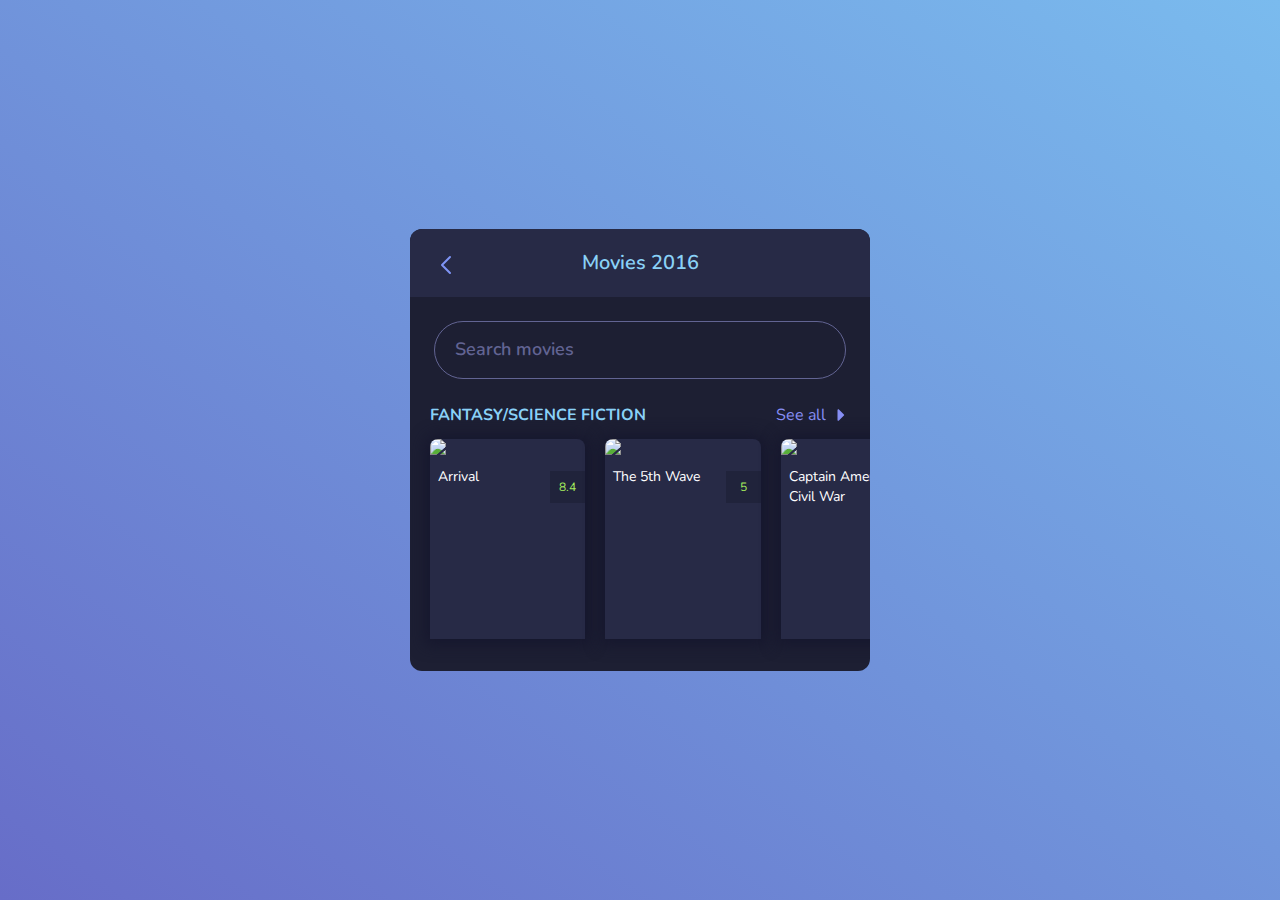
==== index.html @ f633dea5 "Working" ====
<!DOCTYPE html>
<html lang="en">
<head>
    <meta charset="UTF-8">
    <meta http-equiv="X-UA-Compatible" content="IE=edge">
    <meta name="viewport" content="width=device-width, initial-scale=1.0">
    <title>iCodeThis.com daily challenge</title>
    <link rel="stylesheet" href="styles.css" class="stylesheet">
	<link rel="preconnect" href="https://fonts.googleapis.com">
	<link rel="preconnect" href="https://fonts.gstatic.com" crossorigin>
	<link href="https://fonts.googleapis.com/css2?family=Nunito:ital,wght@0,200;0,300;0,400;0,500;0,600;0,700;0,800;0,900;0,1000;1,200;1,300;1,400;1,500;1,600;1,700;1,800;1,900;1,1000&display=swap" rel="stylesheet">  
	<link href="https://fonts.googleapis.com/css2?family=Rubik:ital,wght@0,300;0,400;0,500;0,600;0,700;1,300;1,400;1,500;1,600;1,700&display=swap" rel="stylesheet">
	<link href="https://fonts.googleapis.com/css2?family=Raleway:ital,wght@0,100;0,200;0,300;0,400;0,500;0,600;0,700;0,800;0,900;1,100;1,200;1,300&display=swap" rel="stylesheet">
	<link href="https://fonts.googleapis.com/css2?family=Poppins:wght@100;200;300;400;500;600;700;800;900&display=swap" rel="stylesheet">
</head>
<body class="bg-gradient-to-bl from-[#7abbee] to-[#676dc8] flex items-center justify-center min-h-screen font-nunito">
	<section class="w-full max-w-[460px] bg-[#1d1f33] rounded-xl overflow-hidden">
        <div id="movies" class="flex flex-col items-center justify-center text-white">
            <h1 class="py-5 bg-[#272a46] text-[#8ad1f7] text-xl font-[600] w-full relative text-center">
                <svg xmlns="http://www.w3.org/2000/svg" class="absolute cursor-pointer left-5" width="32" height="32" viewBox="0 0 24 24" stroke-width="1.5" stroke="#7f94f5" fill="none" stroke-linecap="round" stroke-linejoin="round">
                    <path stroke="none" d="M0 0h24v24H0z" fill="none"/>
                    <path d="M15 6l-6 6l6 6" />
                </svg>
                Movies 2016
            </h1>
            <label for="search" class="w-full px-6 my-6">
                <input type="text" name="search" id="search" class="border outline-none border-[#626493] bg-transparent rounded-full w-full px-5 py-4 placeholder:font-semibold placeholder:text-lg placeholder:text-[#626493]" placeholder="Search movies">
            </label>
            <div class="flex items-start justify-between w-full px-5">
                <p class="text-[#8ad1f7] font-bold">FANTASY/SCIENCE FICTION</p>
                <span class="text-[#868ef4] flex items-center justify-center gap-1">
                    <a href="#">See all</a>
                    <svg xmlns="http://www.w3.org/2000/svg" class="inline" width="20" height="20" viewBox="0 0 24 24" stroke-width="1.5" stroke="#0f1317" fill="none" stroke-linecap="round" stroke-linejoin="round">
                        <path stroke="none" d="M0 0h24v24H0z" fill="none"/>
                        <path d="M9 6c0 -.852 .986 -1.297 1.623 -.783l.084 .076l6 6a1 1 0 0 1 .083 1.32l-.083 .094l-6 6l-.094 .083l-.077 .054l-.096 .054l-.036 .017l-.067 .027l-.108 .032l-.053 .01l-.06 .01l-.057 .004l-.059 .002l-.059 -.002l-.058 -.005l-.06 -.009l-.052 -.01l-.108 -.032l-.067 -.027l-.132 -.07l-.09 -.065l-.081 -.073l-.083 -.094l-.054 -.077l-.054 -.096l-.017 -.036l-.027 -.067l-.032 -.108l-.01 -.053l-.01 -.06l-.004 -.057l-.002 -12.059z" stroke-width="0" fill="currentColor" />
                      </svg>
                </span>
            </div>
            <ul class="flex items-start justify-start w-full gap-5 px-5 mt-3 mb-8 [&>li]:shadow-[0px_1px_15px_5px_#16172E]">
                <li class="w-[37%] min-h-[200px] shrink-0 rounded-tr-lg rounded-tl-lg overflow-hidden bg-[#272a46] self-stretch">
                    <a href="#"><img src="https://m.media-amazon.com/images/M/MV5BMTExMzU0ODcxNDheQTJeQWpwZ15BbWU4MDE1OTI4MzAy._V1_QL75_UX190_CR0,8,190,281_.jpg"></a>
                    <div class="flex items-start justify-center gap-1 pt-3 pb-2 pl-2 min-h-[60px]">
                        <h2 class="text-sm grow">Arrival</h2>
                        <span class="bg-[#20233b] self-center min-w-[35px] text-center p-2 text-xs text-[#a6ed5e]">8.4</span>
                    </div>
                </li>
                <li class="w-[37%] min-h-[200px] shrink-0 rounded-tr-lg rounded-tl-lg overflow-hidden bg-[#272a46] self-stretch">
                    <img src="https://m.media-amazon.com/images/M/MV5BMjQwOTc0Mzg3Nl5BMl5BanBnXkFtZTgwOTg3NjI2NzE@._V1_QL75_UX190_CR0,0,190,281_.jpg">
                    <div class="flex items-start justify-center gap-1 pt-3 pb-2 pl-2 min-h-[60px]">
                        <h2 class="text-sm grow">The 5th Wave</h2>
                        <span class="bg-[#20233b] self-center min-w-[35px] text-center p-2 text-xs text-[#a6ed5e]">5</span>
                    </div>
                </li>
                <li class="w-[37%] min-h-[200px] shrink-0 rounded-tr-lg rounded-tl-lg overflow-hidden bg-[#272a46] self-stretch">
                    <img src="https://m.media-amazon.com/images/M/MV5BMjQ0MTgyNjAxMV5BMl5BanBnXkFtZTgwNjUzMDkyODE@._V1_QL75_UX190_CR0,0,190,281_.jpg">
                    <div class="flex items-start justify-center gap-1 pt-3 pb-2 pl-2 min-h-[60px]">
                        <h2 class="text-sm grow">Captain America: Civil War</h2>
                        <span class="bg-[#20233b] self-center min-w-[35px] text-center p-2 text-xs text-[#a6ed5e]">5</span>
                    </div>
                </li>
            </ul>
        </div>
    </section>
</body>
</html>
---- styles.css ----
/*
! tailwindcss v3.3.2 | MIT License | https://tailwindcss.com
*/

/*
1. Prevent padding and border from affecting element width. (https://github.com/mozdevs/cssremedy/issues/4)
2. Allow adding a border to an element by just adding a border-width. (https://github.com/tailwindcss/tailwindcss/pull/116)
*/

*,
::before,
::after {
  box-sizing: border-box;
  /* 1 */
  border-width: 0;
  /* 2 */
  border-style: solid;
  /* 2 */
  border-color: #e5e7eb;
  /* 2 */
}

::before,
::after {
  --tw-content: '';
}

/*
1. Use a consistent sensible line-height in all browsers.
2. Prevent adjustments of font size after orientation changes in iOS.
3. Use a more readable tab size.
4. Use the user's configured `sans` font-family by default.
5. Use the user's configured `sans` font-feature-settings by default.
6. Use the user's configured `sans` font-variation-settings by default.
*/

html {
  line-height: 1.5;
  /* 1 */
  -webkit-text-size-adjust: 100%;
  /* 2 */
  -moz-tab-size: 4;
  /* 3 */
  -o-tab-size: 4;
     tab-size: 4;
  /* 3 */
  font-family: ui-sans-serif, system-ui, -apple-system, BlinkMacSystemFont, "Segoe UI", Roboto, "Helvetica Neue", Arial, "Noto Sans", sans-serif, "Apple Color Emoji", "Segoe UI Emoji", "Segoe UI Symbol", "Noto Color Emoji";
  /* 4 */
  font-feature-settings: normal;
  /* 5 */
  font-variation-settings: normal;
  /* 6 */
}

/*
1. Remove the margin in all browsers.
2. Inherit line-height from `html` so users can set them as a class directly on the `html` element.
*/

body {
  margin: 0;
  /* 1 */
  line-height: inherit;
  /* 2 */
}

/*
1. Add the correct height in Firefox.
2. Correct the inheritance of border color in Firefox. (https://bugzilla.mozilla.org/show_bug.cgi?id=190655)
3. Ensure horizontal rules are visible by default.
*/

hr {
  height: 0;
  /* 1 */
  color: inherit;
  /* 2 */
  border-top-width: 1px;
  /* 3 */
}

/*
Add the correct text decoration in Chrome, Edge, and Safari.
*/

abbr:where([title]) {
  -webkit-text-decoration: underline dotted;
          text-decoration: underline dotted;
}

/*
Remove the default font size and weight for headings.
*/

h1,
h2,
h3,
h4,
h5,
h6 {
  font-size: inherit;
  font-weight: inherit;
}

/*
Reset links to optimize for opt-in styling instead of opt-out.
*/

a {
  color: inherit;
  text-decoration: inherit;
}

/*
Add the correct font weight in Edge and Safari.
*/

b,
strong {
  font-weight: bolder;
}

/*
1. Use the user's configured `mono` font family by default.
2. Correct the odd `em` font sizing in all browsers.
*/

code,
kbd,
samp,
pre {
  font-family: ui-monospace, SFMono-Regular, Menlo, Monaco, Consolas, "Liberation Mono", "Courier New", monospace;
  /* 1 */
  font-size: 1em;
  /* 2 */
}

/*
Add the correct font size in all browsers.
*/

small {
  font-size: 80%;
}

/*
Prevent `sub` and `sup` elements from affecting the line height in all browsers.
*/

sub,
sup {
  font-size: 75%;
  line-height: 0;
  position: relative;
  vertical-align: baseline;
}

sub {
  bottom: -0.25em;
}

sup {
  top: -0.5em;
}

/*
1. Remove text indentation from table contents in Chrome and Safari. (https://bugs.chromium.org/p/chromium/issues/detail?id=999088, https://bugs.webkit.org/show_bug.cgi?id=201297)
2. Correct table border color inheritance in all Chrome and Safari. (https://bugs.chromium.org/p/chromium/issues/detail?id=935729, https://bugs.webkit.org/show_bug.cgi?id=195016)
3. Remove gaps between table borders by default.
*/

table {
  text-indent: 0;
  /* 1 */
  border-color: inherit;
  /* 2 */
  border-collapse: collapse;
  /* 3 */
}

/*
1. Change the font styles in all browsers.
2. Remove the margin in Firefox and Safari.
3. Remove default padding in all browsers.
*/

button,
input,
optgroup,
select,
textarea {
  font-family: inherit;
  /* 1 */
  font-size: 100%;
  /* 1 */
  font-weight: inherit;
  /* 1 */
  line-height: inherit;
  /* 1 */
  color: inherit;
  /* 1 */
  margin: 0;
  /* 2 */
  padding: 0;
  /* 3 */
}

/*
Remove the inheritance of text transform in Edge and Firefox.
*/

button,
select {
  text-transform: none;
}

/*
1. Correct the inability to style clickable types in iOS and Safari.
2. Remove default button styles.
*/

button,
[type='button'],
[type='reset'],
[type='submit'] {
  -webkit-appearance: button;
  /* 1 */
  background-color: transparent;
  /* 2 */
  background-image: none;
  /* 2 */
}

/*
Use the modern Firefox focus style for all focusable elements.
*/

:-moz-focusring {
  outline: auto;
}

/*
Remove the additional `:invalid` styles in Firefox. (https://github.com/mozilla/gecko-dev/blob/2f9eacd9d3d995c937b4251a5557d95d494c9be1/layout/style/res/forms.css#L728-L737)
*/

:-moz-ui-invalid {
  box-shadow: none;
}

/*
Add the correct vertical alignment in Chrome and Firefox.
*/

progress {
  vertical-align: baseline;
}

/*
Correct the cursor style of increment and decrement buttons in Safari.
*/

::-webkit-inner-spin-button,
::-webkit-outer-spin-button {
  height: auto;
}

/*
1. Correct the odd appearance in Chrome and Safari.
2. Correct the outline style in Safari.
*/

[type='search'] {
  -webkit-appearance: textfield;
  /* 1 */
  outline-offset: -2px;
  /* 2 */
}

/*
Remove the inner padding in Chrome and Safari on macOS.
*/

::-webkit-search-decoration {
  -webkit-appearance: none;
}

/*
1. Correct the inability to style clickable types in iOS and Safari.
2. Change font properties to `inherit` in Safari.
*/

::-webkit-file-upload-button {
  -webkit-appearance: button;
  /* 1 */
  font: inherit;
  /* 2 */
}

/*
Add the correct display in Chrome and Safari.
*/

summary {
  display: list-item;
}

/*
Removes the default spacing and border for appropriate elements.
*/

blockquote,
dl,
dd,
h1,
h2,
h3,
h4,
h5,
h6,
hr,
figure,
p,
pre {
  margin: 0;
}

fieldset {
  margin: 0;
  padding: 0;
}

legend {
  padding: 0;
}

ol,
ul,
menu {
  list-style: none;
  margin: 0;
  padding: 0;
}

/*
Prevent resizing textareas horizontally by default.
*/

textarea {
  resize: vertical;
}

/*
1. Reset the default placeholder opacity in Firefox. (https://github.com/tailwindlabs/tailwindcss/issues/3300)
2. Set the default placeholder color to the user's configured gray 400 color.
*/

input::-moz-placeholder, textarea::-moz-placeholder {
  opacity: 1;
  /* 1 */
  color: #9ca3af;
  /* 2 */
}

input::placeholder,
textarea::placeholder {
  opacity: 1;
  /* 1 */
  color: #9ca3af;
  /* 2 */
}

/*
Set the default cursor for buttons.
*/

button,
[role="button"] {
  cursor: pointer;
}

/*
Make sure disabled buttons don't get the pointer cursor.
*/

:disabled {
  cursor: default;
}

/*
1. Make replaced elements `display: block` by default. (https://github.com/mozdevs/cssremedy/issues/14)
2. Add `vertical-align: middle` to align replaced elements more sensibly by default. (https://github.com/jensimmons/cssremedy/issues/14#issuecomment-634934210)
   This can trigger a poorly considered lint error in some tools but is included by design.
*/

img,
svg,
video,
canvas,
audio,
iframe,
embed,
object {
  display: block;
  /* 1 */
  vertical-align: middle;
  /* 2 */
}

/*
Constrain images and videos to the parent width and preserve their intrinsic aspect ratio. (https://github.com/mozdevs/cssremedy/issues/14)
*/

img,
video {
  max-width: 100%;
  height: auto;
}

/* Make elements with the HTML hidden attribute stay hidden by default */

[hidden] {
  display: none;
}

*, ::before, ::after {
  --tw-border-spacing-x: 0;
  --tw-border-spacing-y: 0;
  --tw-translate-x: 0;
  --tw-translate-y: 0;
  --tw-rotate: 0;
  --tw-skew-x: 0;
  --tw-skew-y: 0;
  --tw-scale-x: 1;
  --tw-scale-y: 1;
  --tw-pan-x:  ;
  --tw-pan-y:  ;
  --tw-pinch-zoom:  ;
  --tw-scroll-snap-strictness: proximity;
  --tw-gradient-from-position:  ;
  --tw-gradient-via-position:  ;
  --tw-gradient-to-position:  ;
  --tw-ordinal:  ;
  --tw-slashed-zero:  ;
  --tw-numeric-figure:  ;
  --tw-numeric-spacing:  ;
  --tw-numeric-fraction:  ;
  --tw-ring-inset:  ;
  --tw-ring-offset-width: 0px;
  --tw-ring-offset-color: #fff;
  --tw-ring-color: rgb(59 130 246 / 0.5);
  --tw-ring-offset-shadow: 0 0 #0000;
  --tw-ring-shadow: 0 0 #0000;
  --tw-shadow: 0 0 #0000;
  --tw-shadow-colored: 0 0 #0000;
  --tw-blur:  ;
  --tw-brightness:  ;
  --tw-contrast:  ;
  --tw-grayscale:  ;
  --tw-hue-rotate:  ;
  --tw-invert:  ;
  --tw-saturate:  ;
  --tw-sepia:  ;
  --tw-drop-shadow:  ;
  --tw-backdrop-blur:  ;
  --tw-backdrop-brightness:  ;
  --tw-backdrop-contrast:  ;
  --tw-backdrop-grayscale:  ;
  --tw-backdrop-hue-rotate:  ;
  --tw-backdrop-invert:  ;
  --tw-backdrop-opacity:  ;
  --tw-backdrop-saturate:  ;
  --tw-backdrop-sepia:  ;
}

::backdrop {
  --tw-border-spacing-x: 0;
  --tw-border-spacing-y: 0;
  --tw-translate-x: 0;
  --tw-translate-y: 0;
  --tw-rotate: 0;
  --tw-skew-x: 0;
  --tw-skew-y: 0;
  --tw-scale-x: 1;
  --tw-scale-y: 1;
  --tw-pan-x:  ;
  --tw-pan-y:  ;
  --tw-pinch-zoom:  ;
  --tw-scroll-snap-strictness: proximity;
  --tw-gradient-from-position:  ;
  --tw-gradient-via-position:  ;
  --tw-gradient-to-position:  ;
  --tw-ordinal:  ;
  --tw-slashed-zero:  ;
  --tw-numeric-figure:  ;
  --tw-numeric-spacing:  ;
  --tw-numeric-fraction:  ;
  --tw-ring-inset:  ;
  --tw-ring-offset-width: 0px;
  --tw-ring-offset-color: #fff;
  --tw-ring-color: rgb(59 130 246 / 0.5);
  --tw-ring-offset-shadow: 0 0 #0000;
  --tw-ring-shadow: 0 0 #0000;
  --tw-shadow: 0 0 #0000;
  --tw-shadow-colored: 0 0 #0000;
  --tw-blur:  ;
  --tw-brightness:  ;
  --tw-contrast:  ;
  --tw-grayscale:  ;
  --tw-hue-rotate:  ;
  --tw-invert:  ;
  --tw-saturate:  ;
  --tw-sepia:  ;
  --tw-drop-shadow:  ;
  --tw-backdrop-blur:  ;
  --tw-backdrop-brightness:  ;
  --tw-backdrop-contrast:  ;
  --tw-backdrop-grayscale:  ;
  --tw-backdrop-hue-rotate:  ;
  --tw-backdrop-invert:  ;
  --tw-backdrop-opacity:  ;
  --tw-backdrop-saturate:  ;
  --tw-backdrop-sepia:  ;
}

.visible {
  visibility: visible;
}

.collapse {
  visibility: collapse;
}

.absolute {
  position: absolute;
}

.relative {
  position: relative;
}

.left-0 {
  left: 0px;
}

.left-2 {
  left: 0.5rem;
}

.left-5 {
  left: 1.25rem;
}

.m-0 {
  margin: 0px;
}

.m-2 {
  margin: 0.5rem;
}

.my-2 {
  margin-top: 0.5rem;
  margin-bottom: 0.5rem;
}

.my-4 {
  margin-top: 1rem;
  margin-bottom: 1rem;
}

.my-6 {
  margin-top: 1.5rem;
  margin-bottom: 1.5rem;
}

.mx-auto {
  margin-left: auto;
  margin-right: auto;
}

.mt-2 {
  margin-top: 0.5rem;
}

.mb-8 {
  margin-bottom: 2rem;
}

.mt-3 {
  margin-top: 0.75rem;
}

.block {
  display: block;
}

.inline {
  display: inline;
}

.flex {
  display: flex;
}

.table {
  display: table;
}

.contents {
  display: contents;
}

.hidden {
  display: none;
}

.min-h-screen {
  min-height: 100vh;
}

.min-h-\[200px\] {
  min-height: 200px;
}

.min-h-\[90px\] {
  min-height: 90px;
}

.min-h-\[60px\] {
  min-height: 60px;
}

.min-h-\[50px\] {
  min-height: 50px;
}

.min-h-\[40px\] {
  min-height: 40px;
}

.w-1 {
  width: 0.25rem;
}

.w-2 {
  width: 0.5rem;
}

.w-full {
  width: 100%;
}

.w-2\/5 {
  width: 40%;
}

.w-3\/6 {
  width: 50%;
}

.w-3 {
  width: 0.75rem;
}

.w-4\/6 {
  width: 66.666667%;
}

.w-4 {
  width: 1rem;
}

.w-1\/6 {
  width: 16.666667%;
}

.w-2\/6 {
  width: 33.333333%;
}

.w-\[35\%\] {
  width: 35%;
}

.w-\[38\%\] {
  width: 38%;
}

.w-\[37\%\] {
  width: 37%;
}

.min-w-\[30px\] {
  min-width: 30px;
}

.min-w-\[40px\] {
  min-width: 40px;
}

.min-w-\[35px\] {
  min-width: 35px;
}

.max-w-\[460px\] {
  max-width: 460px;
}

.flex-shrink {
  flex-shrink: 1;
}

.shrink-0 {
  flex-shrink: 0;
}

.flex-grow {
  flex-grow: 1;
}

.grow {
  flex-grow: 1;
}

.border-collapse {
  border-collapse: collapse;
}

.transform {
  transform: translate(var(--tw-translate-x), var(--tw-translate-y)) rotate(var(--tw-rotate)) skewX(var(--tw-skew-x)) skewY(var(--tw-skew-y)) scaleX(var(--tw-scale-x)) scaleY(var(--tw-scale-y));
}

.cursor-pointer {
  cursor: pointer;
}

.resize {
  resize: both;
}

.flex-row {
  flex-direction: row;
}

.flex-col {
  flex-direction: column;
}

.items-start {
  align-items: flex-start;
}

.items-center {
  align-items: center;
}

.items-stretch {
  align-items: stretch;
}

.justify-start {
  justify-content: flex-start;
}

.justify-center {
  justify-content: center;
}

.justify-between {
  justify-content: space-between;
}

.gap-5 {
  gap: 1.25rem;
}

.gap-2 {
  gap: 0.5rem;
}

.gap-1 {
  gap: 0.25rem;
}

.gap-4 {
  gap: 1rem;
}

.gap-3 {
  gap: 0.75rem;
}

.self-center {
  align-self: center;
}

.self-stretch {
  align-self: stretch;
}

.overflow-hidden {
  overflow: hidden;
}

.rounded-lg {
  border-radius: 0.5rem;
}

.rounded-md {
  border-radius: 0.375rem;
}

.rounded-xl {
  border-radius: 0.75rem;
}

.rounded-2xl {
  border-radius: 1rem;
}

.rounded-3xl {
  border-radius: 1.5rem;
}

.rounded-full {
  border-radius: 9999px;
}

.rounded-tl-lg {
  border-top-left-radius: 0.5rem;
}

.rounded-tr-lg {
  border-top-right-radius: 0.5rem;
}

.rounded-tl-xl {
  border-top-left-radius: 0.75rem;
}

.rounded-tr-xl {
  border-top-right-radius: 0.75rem;
}

.border {
  border-width: 1px;
}

.border-\[\#626493\] {
  --tw-border-opacity: 1;
  border-color: rgb(98 100 147 / var(--tw-border-opacity));
}

.bg-\[\#edf2fe\] {
  --tw-bg-opacity: 1;
  background-color: rgb(237 242 254 / var(--tw-bg-opacity));
}

.bg-black {
  --tw-bg-opacity: 1;
  background-color: rgb(0 0 0 / var(--tw-bg-opacity));
}

.bg-white {
  --tw-bg-opacity: 1;
  background-color: rgb(255 255 255 / var(--tw-bg-opacity));
}

.bg-\[\#edf6c7fd12fe\] {
  background-color: #edf6c7fd12fe;
}

.bg-\[\#6c7fd1\] {
  --tw-bg-opacity: 1;
  background-color: rgb(108 127 209 / var(--tw-bg-opacity));
}

.bg-\[\#1d1f33\] {
  --tw-bg-opacity: 1;
  background-color: rgb(29 31 51 / var(--tw-bg-opacity));
}

.bg-\[\#272a46\] {
  --tw-bg-opacity: 1;
  background-color: rgb(39 42 70 / var(--tw-bg-opacity));
}

.bg-transparent {
  background-color: transparent;
}

.bg-\[\#20233b\] {
  --tw-bg-opacity: 1;
  background-color: rgb(32 35 59 / var(--tw-bg-opacity));
}

.bg-gradient-to-bl {
  background-image: linear-gradient(to bottom left, var(--tw-gradient-stops));
}

.from-\[\#7abbee\] {
  --tw-gradient-from: #7abbee var(--tw-gradient-from-position);
  --tw-gradient-to: rgb(122 187 238 / 0) var(--tw-gradient-to-position);
  --tw-gradient-stops: var(--tw-gradient-from), var(--tw-gradient-to);
}

.to-\[\#676dc8\] {
  --tw-gradient-to: #676dc8 var(--tw-gradient-to-position);
}

.p-0 {
  padding: 0px;
}

.p-2 {
  padding: 0.5rem;
}

.p-20 {
  padding: 5rem;
}

.p-4 {
  padding: 1rem;
}

.p-3 {
  padding: 0.75rem;
}

.px-3 {
  padding-left: 0.75rem;
  padding-right: 0.75rem;
}

.py-5 {
  padding-top: 1.25rem;
  padding-bottom: 1.25rem;
}

.px-5 {
  padding-left: 1.25rem;
  padding-right: 1.25rem;
}

.py-3 {
  padding-top: 0.75rem;
  padding-bottom: 0.75rem;
}

.px-4 {
  padding-left: 1rem;
  padding-right: 1rem;
}

.px-8 {
  padding-left: 2rem;
  padding-right: 2rem;
}

.py-4 {
  padding-top: 1rem;
  padding-bottom: 1rem;
}

.px-6 {
  padding-left: 1.5rem;
  padding-right: 1.5rem;
}

.pt-2 {
  padding-top: 0.5rem;
}

.pl-1 {
  padding-left: 0.25rem;
}

.pb-2 {
  padding-bottom: 0.5rem;
}

.pl-2 {
  padding-left: 0.5rem;
}

.pt-3 {
  padding-top: 0.75rem;
}

.text-center {
  text-align: center;
}

.font-nunito {
  font-family: Nunito, sans-serif;
}

.text-6xl {
  font-size: 3.75rem;
  line-height: 1;
}

.text-7xl {
  font-size: 4.5rem;
  line-height: 1;
}

.text-9xl {
  font-size: 8rem;
  line-height: 1;
}

.text-base {
  font-size: 1rem;
  line-height: 1.5rem;
}

.text-lg {
  font-size: 1.125rem;
  line-height: 1.75rem;
}

.text-xl {
  font-size: 1.25rem;
  line-height: 1.75rem;
}

.text-sm {
  font-size: 0.875rem;
  line-height: 1.25rem;
}

.text-xs {
  font-size: 0.75rem;
  line-height: 1rem;
}

.font-bold {
  font-weight: 700;
}

.font-normal {
  font-weight: 400;
}

.font-semibold {
  font-weight: 600;
}

.font-\[500\] {
  font-weight: 500;
}

.font-\[400\] {
  font-weight: 400;
}

.font-\[600\] {
  font-weight: 600;
}

.text-slate-500 {
  --tw-text-opacity: 1;
  color: rgb(100 116 139 / var(--tw-text-opacity));
}

.text-slate-700 {
  --tw-text-opacity: 1;
  color: rgb(51 65 85 / var(--tw-text-opacity));
}

.text-white {
  --tw-text-opacity: 1;
  color: rgb(255 255 255 / var(--tw-text-opacity));
}

.text-\[\#8ad1f7\] {
  --tw-text-opacity: 1;
  color: rgb(138 209 247 / var(--tw-text-opacity));
}

.text-\[\#868ef4\] {
  --tw-text-opacity: 1;
  color: rgb(134 142 244 / var(--tw-text-opacity));
}

.text-\[\#a6ed5e\] {
  --tw-text-opacity: 1;
  color: rgb(166 237 94 / var(--tw-text-opacity));
}

.underline {
  text-decoration-line: underline;
}

.outline-none {
  outline: 2px solid transparent;
  outline-offset: 2px;
}

.outline {
  outline-style: solid;
}

.transition-all {
  transition-property: all;
  transition-timing-function: cubic-bezier(0.4, 0, 0.2, 1);
  transition-duration: 150ms;
}

.duration-200 {
  transition-duration: 200ms;
}

.duration-300 {
  transition-duration: 300ms;
}

.ease-in {
  transition-timing-function: cubic-bezier(0.4, 0, 1, 1);
}

.placeholder\:text-lg::-moz-placeholder {
  font-size: 1.125rem;
  line-height: 1.75rem;
}

.placeholder\:text-lg::placeholder {
  font-size: 1.125rem;
  line-height: 1.75rem;
}

.placeholder\:font-semibold::-moz-placeholder {
  font-weight: 600;
}

.placeholder\:font-semibold::placeholder {
  font-weight: 600;
}

.placeholder\:text-inherit::-moz-placeholder {
  color: inherit;
}

.placeholder\:text-inherit::placeholder {
  color: inherit;
}

.placeholder\:text-\[\#626493\]::-moz-placeholder {
  --tw-text-opacity: 1;
  color: rgb(98 100 147 / var(--tw-text-opacity));
}

.placeholder\:text-\[\#626493\]::placeholder {
  --tw-text-opacity: 1;
  color: rgb(98 100 147 / var(--tw-text-opacity));
}

.\[\&\>li\]\:shadow-\[0px_1px_15px_5px_\#16172E\]>li {
  --tw-shadow: 0px 1px 15px 5px #16172E;
  --tw-shadow-colored: 0px 1px 15px 5px var(--tw-shadow-color);
  box-shadow: var(--tw-ring-offset-shadow, 0 0 #0000), var(--tw-ring-shadow, 0 0 #0000), var(--tw-shadow);
}
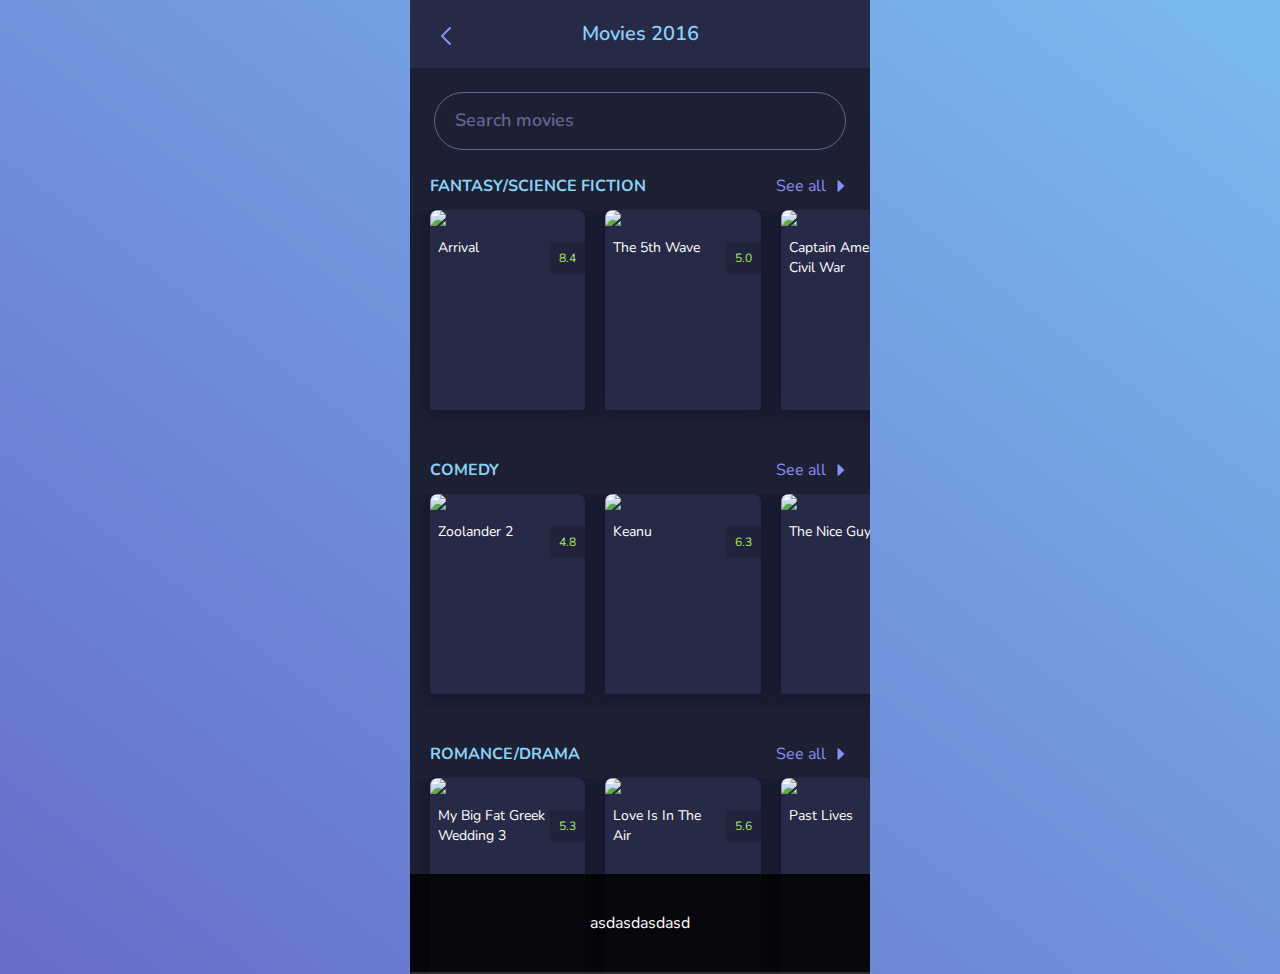
==== commit 536fe447: "First page done" ====
--- a/index.html
+++ b/index.html
@@ -12,10 +12,14 @@
 	<link href="https://fonts.googleapis.com/css2?family=Rubik:ital,wght@0,300;0,400;0,500;0,600;0,700;1,300;1,400;1,500;1,600;1,700&display=swap" rel="stylesheet">
 	<link href="https://fonts.googleapis.com/css2?family=Raleway:ital,wght@0,100;0,200;0,300;0,400;0,500;0,600;0,700;0,800;0,900;1,100;1,200;1,300&display=swap" rel="stylesheet">
 	<link href="https://fonts.googleapis.com/css2?family=Poppins:wght@100;200;300;400;500;600;700;800;900&display=swap" rel="stylesheet">
+    <script src="main.js"></script>
 </head>
 <body class="bg-gradient-to-bl from-[#7abbee] to-[#676dc8] flex items-center justify-center min-h-screen font-nunito">
-	<section class="w-full max-w-[460px] bg-[#1d1f33] rounded-xl overflow-hidden">
-        <div id="movies" class="flex flex-col items-center justify-center text-white">
+	<section class="w-full min-h-screen sm:max-w-[460px] bg-[#1d1f33] overflow-hidden relative">
+        <div class="flex bg-no-repeat p-2 items-center justify-center border-b-[2px] border-b-[rgba(255,255,255,0.15)] bg-[rgba(0,0,0,0.8)] w-full absolute bottom-0 text-white h-[100px]">
+        asdasdasdasd
+        </div>
+        <div id="moviez" class="flex flex-col items-center justify-center text-white">
             <h1 class="py-5 bg-[#272a46] text-[#8ad1f7] text-xl font-[600] w-full relative text-center">
                 <svg xmlns="http://www.w3.org/2000/svg" class="absolute cursor-pointer left-5" width="32" height="32" viewBox="0 0 24 24" stroke-width="1.5" stroke="#7f94f5" fill="none" stroke-linecap="round" stroke-linejoin="round">
                     <path stroke="none" d="M0 0h24v24H0z" fill="none"/>
@@ -26,39 +30,55 @@
             <label for="search" class="w-full px-6 my-6">
                 <input type="text" name="search" id="search" class="border outline-none border-[#626493] bg-transparent rounded-full w-full px-5 py-4 placeholder:font-semibold placeholder:text-lg placeholder:text-[#626493]" placeholder="Search movies">
             </label>
-            <div class="flex items-start justify-between w-full px-5">
-                <p class="text-[#8ad1f7] font-bold">FANTASY/SCIENCE FICTION</p>
-                <span class="text-[#868ef4] flex items-center justify-center gap-1">
-                    <a href="#">See all</a>
-                    <svg xmlns="http://www.w3.org/2000/svg" class="inline" width="20" height="20" viewBox="0 0 24 24" stroke-width="1.5" stroke="#0f1317" fill="none" stroke-linecap="round" stroke-linejoin="round">
-                        <path stroke="none" d="M0 0h24v24H0z" fill="none"/>
-                        <path d="M9 6c0 -.852 .986 -1.297 1.623 -.783l.084 .076l6 6a1 1 0 0 1 .083 1.32l-.083 .094l-6 6l-.094 .083l-.077 .054l-.096 .054l-.036 .017l-.067 .027l-.108 .032l-.053 .01l-.06 .01l-.057 .004l-.059 .002l-.059 -.002l-.058 -.005l-.06 -.009l-.052 -.01l-.108 -.032l-.067 -.027l-.132 -.07l-.09 -.065l-.081 -.073l-.083 -.094l-.054 -.077l-.054 -.096l-.017 -.036l-.027 -.067l-.032 -.108l-.01 -.053l-.01 -.06l-.004 -.057l-.002 -12.059z" stroke-width="0" fill="currentColor" />
-                      </svg>
-                </span>
-            </div>
-            <ul class="flex items-start justify-start w-full gap-5 px-5 mt-3 mb-8 [&>li]:shadow-[0px_1px_15px_5px_#16172E]">
-                <li class="w-[37%] min-h-[200px] shrink-0 rounded-tr-lg rounded-tl-lg overflow-hidden bg-[#272a46] self-stretch">
-                    <a href="#"><img src="https://m.media-amazon.com/images/M/MV5BMTExMzU0ODcxNDheQTJeQWpwZ15BbWU4MDE1OTI4MzAy._V1_QL75_UX190_CR0,8,190,281_.jpg"></a>
-                    <div class="flex items-start justify-center gap-1 pt-3 pb-2 pl-2 min-h-[60px]">
-                        <h2 class="text-sm grow">Arrival</h2>
-                        <span class="bg-[#20233b] self-center min-w-[35px] text-center p-2 text-xs text-[#a6ed5e]">8.4</span>
-                    </div>
-                </li>
-                <li class="w-[37%] min-h-[200px] shrink-0 rounded-tr-lg rounded-tl-lg overflow-hidden bg-[#272a46] self-stretch">
-                    <img src="https://m.media-amazon.com/images/M/MV5BMjQwOTc0Mzg3Nl5BMl5BanBnXkFtZTgwOTg3NjI2NzE@._V1_QL75_UX190_CR0,0,190,281_.jpg">
-                    <div class="flex items-start justify-center gap-1 pt-3 pb-2 pl-2 min-h-[60px]">
-                        <h2 class="text-sm grow">The 5th Wave</h2>
-                        <span class="bg-[#20233b] self-center min-w-[35px] text-center p-2 text-xs text-[#a6ed5e]">5</span>
-                    </div>
-                </li>
-                <li class="w-[37%] min-h-[200px] shrink-0 rounded-tr-lg rounded-tl-lg overflow-hidden bg-[#272a46] self-stretch">
-                    <img src="https://m.media-amazon.com/images/M/MV5BMjQ0MTgyNjAxMV5BMl5BanBnXkFtZTgwNjUzMDkyODE@._V1_QL75_UX190_CR0,0,190,281_.jpg">
-                    <div class="flex items-start justify-center gap-1 pt-3 pb-2 pl-2 min-h-[60px]">
-                        <h2 class="text-sm grow">Captain America: Civil War</h2>
-                        <span class="bg-[#20233b] self-center min-w-[35px] text-center p-2 text-xs text-[#a6ed5e]">5</span>
-                    </div>
-                </li>
-            </ul>
+            <div id="movies" class="h-[800px] overflow-y-auto"></div>
+            <script>
+                const ulElement = document.getElementById('movies');
+
+                let moviesHTML = '';
+                let ulList = false;
+                let currentCategory = null; 
+
+                titles.forEach((title, index) => {
+                    if (title.category !== currentCategory) {
+                        moviesHTML += `<div class="flex items-start justify-between w-full px-5">
+                                        <p class="text-[#8ad1f7] font-bold">${title.category}</p>
+                                        <span class="text-[#868ef4] flex items-center justify-center gap-1">
+                                            <a href="#">See all</a>
+                                            <svg xmlns="http://www.w3.org/2000/svg" class="inline" width="20" height="20" viewBox="0 0 24 24" stroke-width="1.5" stroke="#0f1317" fill="none" stroke-linecap="round" stroke-linejoin="round">
+                                                <path stroke="none" d="M0 0h24v24H0z" fill="none"/>
+                                                <path d="M9 6c0 -.852 .986 -1.297 1.623 -.783l.084 .076l6 6a1 1 0 0 1 .083 1.32l-.083 .094l-6 6l-.094 .083l-.077 .054l-.096 .054l-.036 .017l-.067 .027l-.108 .032l-.053 .01l-.06 .01l-.057 .004l-.059 .002l-.059 -.002l-.058 -.005l-.06 -.009l-.052 -.01l-.108 -.032l-.067 -.027l-.132 -.07l-.09 -.065l-.081 -.073l-.083 -.094l-.054 -.077l-.054 -.096l-.017 -.036l-.027 -.067l-.032 -.108l-.01 -.053l-.01 -.06l-.004 -.057l-.002 -12.059z" stroke-width="0" fill="currentColor" />
+                                            </svg>
+                                        </span>
+                                    </div>`;
+                        currentCategory = title.category;
+                    }
+
+                    if (index % 3 === 0) {
+                        moviesHTML += '<ul class="flex items-start justify-start w-full gap-5 px-5 mt-3 mb-8 [&>li]:shadow-[0px_1px_15px_5px_#16172E] overflow-x-scroll">';
+                        ulList = true;
+                    }
+
+
+                    const movieHTML = `
+                    <li class="w-[37%] min-h-[200px] shrink-0 rounded-tr-lg rounded-tl-lg overflow-hidden bg-[#272a46] self-stretch rounded-bl-sm rounded-br-sm mb-4">
+                        <a href="#" id="${title.id}"><img src="${title.image}"></a>
+                        <div class="flex items-start justify-center gap-1 pt-3 pb-2 pl-2 min-h-[60px]">
+                        <h2 class="text-sm grow">${title.title}</h2>
+                        <span class="bg-[#20233b] self-center min-w-[35px] text-center p-2 text-xs text-[#a6ed5e]">${title.score}</span>
+                        </div>
+                    </li>
+                    `;
+
+                    moviesHTML += movieHTML;
+
+                    if ((index + 1) % 3 === 0) {
+                        moviesHTML += '</ul>';
+                        ulList = false;
+                    }
+                });
+                ulElement.innerHTML = moviesHTML;
+            </script>
+
         </div>
     </section>
 </body>
--- a/styles.css
+++ b/styles.css
@@ -419,6 +419,20 @@
 /* Make elements with the HTML hidden attribute stay hidden by default */
 
 [hidden] {
+  display: none;
+}
+
+::-webkit-scrollbar {
+  width: 1px;
+  height: 1px;
+  padding-bottom: 10px;
+  display: none;
+}
+
+::-webkit-scrollbar-thumb {
+  background-color: #888;
+  border-radius: 1px;
+  margin-bottom: 20px;
   display: none;
 }
 
@@ -550,12 +564,26 @@
   left: 1.25rem;
 }
 
+.bottom-0 {
+  bottom: 0px;
+}
+
 .m-0 {
   margin: 0px;
 }
 
 .m-2 {
   margin: 0.5rem;
+}
+
+.mx-auto {
+  margin-left: auto;
+  margin-right: auto;
+}
+
+.my-10 {
+  margin-top: 2.5rem;
+  margin-bottom: 2.5rem;
 }
 
 .my-2 {
@@ -573,23 +601,22 @@
   margin-bottom: 1.5rem;
 }
 
-.mx-auto {
-  margin-left: auto;
-  margin-right: auto;
+.mb-8 {
+  margin-bottom: 2rem;
 }
 
 .mt-2 {
   margin-top: 0.5rem;
 }
 
-.mb-8 {
-  margin-bottom: 2rem;
-}
-
 .mt-3 {
   margin-top: 0.75rem;
 }
 
+.mb-4 {
+  margin-bottom: 1rem;
+}
+
 .block {
   display: block;
 }
@@ -614,28 +641,62 @@
   display: none;
 }
 
+.h-\[300px\] {
+  height: 300px;
+}
+
+.h-auto {
+  height: auto;
+}
+
+.h-max {
+  height: -moz-max-content;
+  height: max-content;
+}
+
+.h-\[600px\] {
+  height: 600px;
+}
+
+.h-\[700px\] {
+  height: 700px;
+}
+
+.h-\[800px\] {
+  height: 800px;
+}
+
+.h-\[80px\] {
+  height: 80px;
+}
+
+.h-\[100px\] {
+  height: 100px;
+}
+
+.max-h-screen {
+  max-height: 100vh;
+}
+
+.max-h-fit {
+  max-height: -moz-fit-content;
+  max-height: fit-content;
+}
+
+.min-h-\[200px\] {
+  min-height: 200px;
+}
+
+.min-h-\[60px\] {
+  min-height: 60px;
+}
+
 .min-h-screen {
   min-height: 100vh;
 }
 
-.min-h-\[200px\] {
-  min-height: 200px;
-}
-
-.min-h-\[90px\] {
-  min-height: 90px;
-}
-
-.min-h-\[60px\] {
-  min-height: 60px;
-}
-
-.min-h-\[50px\] {
-  min-height: 50px;
-}
-
-.min-h-\[40px\] {
-  min-height: 40px;
+.min-h-\[300px\] {
+  min-height: 300px;
 }
 
 .w-1 {
@@ -646,58 +707,22 @@
   width: 0.5rem;
 }
 
+.w-3 {
+  width: 0.75rem;
+}
+
+.w-4 {
+  width: 1rem;
+}
+
+.w-\[37\%\] {
+  width: 37%;
+}
+
 .w-full {
   width: 100%;
 }
 
-.w-2\/5 {
-  width: 40%;
-}
-
-.w-3\/6 {
-  width: 50%;
-}
-
-.w-3 {
-  width: 0.75rem;
-}
-
-.w-4\/6 {
-  width: 66.666667%;
-}
-
-.w-4 {
-  width: 1rem;
-}
-
-.w-1\/6 {
-  width: 16.666667%;
-}
-
-.w-2\/6 {
-  width: 33.333333%;
-}
-
-.w-\[35\%\] {
-  width: 35%;
-}
-
-.w-\[38\%\] {
-  width: 38%;
-}
-
-.w-\[37\%\] {
-  width: 37%;
-}
-
-.min-w-\[30px\] {
-  min-width: 30px;
-}
-
-.min-w-\[40px\] {
-  min-width: 40px;
-}
-
 .min-w-\[35px\] {
   min-width: 35px;
 }
@@ -770,26 +795,26 @@
   justify-content: space-between;
 }
 
+.gap-1 {
+  gap: 0.25rem;
+}
+
+.gap-2 {
+  gap: 0.5rem;
+}
+
+.gap-3 {
+  gap: 0.75rem;
+}
+
+.gap-4 {
+  gap: 1rem;
+}
+
 .gap-5 {
   gap: 1.25rem;
 }
 
-.gap-2 {
-  gap: 0.5rem;
-}
-
-.gap-1 {
-  gap: 0.25rem;
-}
-
-.gap-4 {
-  gap: 1rem;
-}
-
-.gap-3 {
-  gap: 0.75rem;
-}
-
 .self-center {
   align-self: center;
 }
@@ -798,10 +823,54 @@
   align-self: stretch;
 }
 
+.overflow-auto {
+  overflow: auto;
+}
+
 .overflow-hidden {
   overflow: hidden;
 }
 
+.overflow-visible {
+  overflow: visible;
+}
+
+.overflow-scroll {
+  overflow: scroll;
+}
+
+.overflow-y-auto {
+  overflow-y: auto;
+}
+
+.overflow-x-scroll {
+  overflow-x: scroll;
+}
+
+.overflow-y-scroll {
+  overflow-y: scroll;
+}
+
+.overscroll-x-auto {
+  overscroll-behavior-x: auto;
+}
+
+.overscroll-x-contain {
+  overscroll-behavior-x: contain;
+}
+
+.rounded-2xl {
+  border-radius: 1rem;
+}
+
+.rounded-3xl {
+  border-radius: 1.5rem;
+}
+
+.rounded-full {
+  border-radius: 9999px;
+}
+
 .rounded-lg {
   border-radius: 0.5rem;
 }
@@ -814,36 +883,44 @@
   border-radius: 0.75rem;
 }
 
-.rounded-2xl {
-  border-radius: 1rem;
-}
-
-.rounded-3xl {
-  border-radius: 1.5rem;
-}
-
-.rounded-full {
-  border-radius: 9999px;
-}
-
 .rounded-tl-lg {
   border-top-left-radius: 0.5rem;
 }
 
+.rounded-tl-xl {
+  border-top-left-radius: 0.75rem;
+}
+
 .rounded-tr-lg {
   border-top-right-radius: 0.5rem;
 }
 
-.rounded-tl-xl {
-  border-top-left-radius: 0.75rem;
-}
-
 .rounded-tr-xl {
   border-top-right-radius: 0.75rem;
 }
 
+.rounded-bl-md {
+  border-bottom-left-radius: 0.375rem;
+}
+
+.rounded-br-md {
+  border-bottom-right-radius: 0.375rem;
+}
+
+.rounded-bl-sm {
+  border-bottom-left-radius: 0.125rem;
+}
+
+.rounded-br-sm {
+  border-bottom-right-radius: 0.125rem;
+}
+
 .border {
   border-width: 1px;
+}
+
+.border-b-\[2px\] {
+  border-bottom-width: 2px;
 }
 
 .border-\[\#626493\] {
@@ -851,9 +928,23 @@
   border-color: rgb(98 100 147 / var(--tw-border-opacity));
 }
 
-.bg-\[\#edf2fe\] {
+.border-b-\[rgba\(255\2c 255\2c 255\2c 0\.15\)\] {
+  border-bottom-color: rgba(255,255,255,0.15);
+}
+
+.bg-\[\#1d1f33\] {
   --tw-bg-opacity: 1;
-  background-color: rgb(237 242 254 / var(--tw-bg-opacity));
+  background-color: rgb(29 31 51 / var(--tw-bg-opacity));
+}
+
+.bg-\[\#20233b\] {
+  --tw-bg-opacity: 1;
+  background-color: rgb(32 35 59 / var(--tw-bg-opacity));
+}
+
+.bg-\[\#272a46\] {
+  --tw-bg-opacity: 1;
+  background-color: rgb(39 42 70 / var(--tw-bg-opacity));
 }
 
 .bg-black {
@@ -861,37 +952,21 @@
   background-color: rgb(0 0 0 / var(--tw-bg-opacity));
 }
 
+.bg-transparent {
+  background-color: transparent;
+}
+
 .bg-white {
   --tw-bg-opacity: 1;
   background-color: rgb(255 255 255 / var(--tw-bg-opacity));
 }
 
-.bg-\[\#edf6c7fd12fe\] {
-  background-color: #edf6c7fd12fe;
-}
-
-.bg-\[\#6c7fd1\] {
-  --tw-bg-opacity: 1;
-  background-color: rgb(108 127 209 / var(--tw-bg-opacity));
-}
-
-.bg-\[\#1d1f33\] {
-  --tw-bg-opacity: 1;
-  background-color: rgb(29 31 51 / var(--tw-bg-opacity));
-}
-
-.bg-\[\#272a46\] {
-  --tw-bg-opacity: 1;
-  background-color: rgb(39 42 70 / var(--tw-bg-opacity));
-}
-
-.bg-transparent {
-  background-color: transparent;
-}
-
-.bg-\[\#20233b\] {
-  --tw-bg-opacity: 1;
-  background-color: rgb(32 35 59 / var(--tw-bg-opacity));
+.bg-\[rgba\(0\2c 0\2c 0\2c 0\.3\)\] {
+  background-color: rgba(0,0,0,0.3);
+}
+
+.bg-\[rgba\(0\2c 0\2c 0\2c 0\.8\)\] {
+  background-color: rgba(0,0,0,0.8);
 }
 
 .bg-gradient-to-bl {
@@ -908,6 +983,10 @@
   --tw-gradient-to: #676dc8 var(--tw-gradient-to-position);
 }
 
+.bg-no-repeat {
+  background-repeat: no-repeat;
+}
+
 .p-0 {
   padding: 0px;
 }
@@ -920,12 +999,12 @@
   padding: 5rem;
 }
 
+.p-3 {
+  padding: 0.75rem;
+}
+
 .p-4 {
   padding: 1rem;
-}
-
-.p-3 {
-  padding: 0.75rem;
 }
 
 .px-3 {
@@ -933,59 +1012,63 @@
   padding-right: 0.75rem;
 }
 
+.px-4 {
+  padding-left: 1rem;
+  padding-right: 1rem;
+}
+
+.px-5 {
+  padding-left: 1.25rem;
+  padding-right: 1.25rem;
+}
+
+.px-6 {
+  padding-left: 1.5rem;
+  padding-right: 1.5rem;
+}
+
+.px-8 {
+  padding-left: 2rem;
+  padding-right: 2rem;
+}
+
+.py-3 {
+  padding-top: 0.75rem;
+  padding-bottom: 0.75rem;
+}
+
+.py-4 {
+  padding-top: 1rem;
+  padding-bottom: 1rem;
+}
+
 .py-5 {
   padding-top: 1.25rem;
   padding-bottom: 1.25rem;
 }
 
-.px-5 {
-  padding-left: 1.25rem;
-  padding-right: 1.25rem;
-}
-
-.py-3 {
-  padding-top: 0.75rem;
-  padding-bottom: 0.75rem;
-}
-
-.px-4 {
-  padding-left: 1rem;
-  padding-right: 1rem;
-}
-
-.px-8 {
-  padding-left: 2rem;
-  padding-right: 2rem;
-}
-
-.py-4 {
-  padding-top: 1rem;
-  padding-bottom: 1rem;
-}
-
-.px-6 {
-  padding-left: 1.5rem;
-  padding-right: 1.5rem;
+.pb-2 {
+  padding-bottom: 0.5rem;
+}
+
+.pl-1 {
+  padding-left: 0.25rem;
+}
+
+.pl-2 {
+  padding-left: 0.5rem;
 }
 
 .pt-2 {
   padding-top: 0.5rem;
 }
 
-.pl-1 {
-  padding-left: 0.25rem;
-}
-
-.pb-2 {
-  padding-bottom: 0.5rem;
-}
-
-.pl-2 {
-  padding-left: 0.5rem;
-}
-
 .pt-3 {
   padding-top: 0.75rem;
+}
+
+.pb-4 {
+  padding-bottom: 1rem;
 }
 
 .text-center {
@@ -1021,21 +1104,25 @@
   line-height: 1.75rem;
 }
 
+.text-sm {
+  font-size: 0.875rem;
+  line-height: 1.25rem;
+}
+
 .text-xl {
   font-size: 1.25rem;
   line-height: 1.75rem;
 }
 
-.text-sm {
-  font-size: 0.875rem;
-  line-height: 1.25rem;
-}
-
 .text-xs {
   font-size: 0.75rem;
   line-height: 1rem;
 }
 
+.font-\[600\] {
+  font-weight: 600;
+}
+
 .font-bold {
   font-weight: 700;
 }
@@ -1048,16 +1135,19 @@
   font-weight: 600;
 }
 
-.font-\[500\] {
-  font-weight: 500;
-}
-
-.font-\[400\] {
-  font-weight: 400;
-}
-
-.font-\[600\] {
-  font-weight: 600;
+.text-\[\#868ef4\] {
+  --tw-text-opacity: 1;
+  color: rgb(134 142 244 / var(--tw-text-opacity));
+}
+
+.text-\[\#8ad1f7\] {
+  --tw-text-opacity: 1;
+  color: rgb(138 209 247 / var(--tw-text-opacity));
+}
+
+.text-\[\#a6ed5e\] {
+  --tw-text-opacity: 1;
+  color: rgb(166 237 94 / var(--tw-text-opacity));
 }
 
 .text-slate-500 {
@@ -1073,21 +1163,6 @@
 .text-white {
   --tw-text-opacity: 1;
   color: rgb(255 255 255 / var(--tw-text-opacity));
-}
-
-.text-\[\#8ad1f7\] {
-  --tw-text-opacity: 1;
-  color: rgb(138 209 247 / var(--tw-text-opacity));
-}
-
-.text-\[\#868ef4\] {
-  --tw-text-opacity: 1;
-  color: rgb(134 142 244 / var(--tw-text-opacity));
-}
-
-.text-\[\#a6ed5e\] {
-  --tw-text-opacity: 1;
-  color: rgb(166 237 94 / var(--tw-text-opacity));
 }
 
 .underline {
@@ -1139,14 +1214,6 @@
   font-weight: 600;
 }
 
-.placeholder\:text-inherit::-moz-placeholder {
-  color: inherit;
-}
-
-.placeholder\:text-inherit::placeholder {
-  color: inherit;
-}
-
 .placeholder\:text-\[\#626493\]::-moz-placeholder {
   --tw-text-opacity: 1;
   color: rgb(98 100 147 / var(--tw-text-opacity));
@@ -1155,6 +1222,12 @@
 .placeholder\:text-\[\#626493\]::placeholder {
   --tw-text-opacity: 1;
   color: rgb(98 100 147 / var(--tw-text-opacity));
+}
+
+@media (min-width: 640px) {
+  .sm\:max-w-\[460px\] {
+    max-width: 460px;
+  }
 }
 
 .\[\&\>li\]\:shadow-\[0px_1px_15px_5px_\#16172E\]>li {
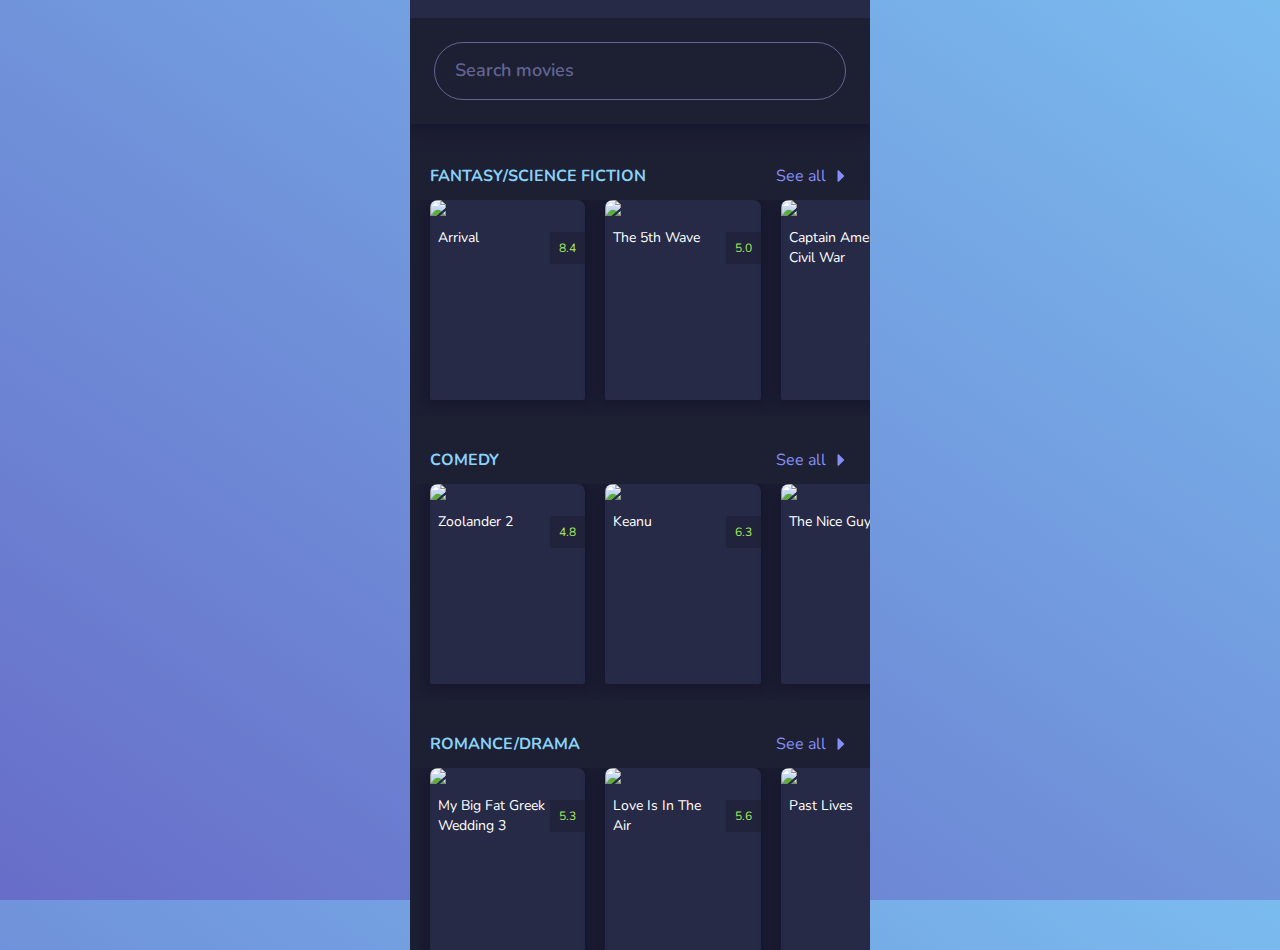
==== commit 346c66bb: "First page done" ====
--- a/index.html
+++ b/index.html
@@ -14,12 +14,10 @@
 	<link href="https://fonts.googleapis.com/css2?family=Poppins:wght@100;200;300;400;500;600;700;800;900&display=swap" rel="stylesheet">
     <script src="main.js"></script>
 </head>
-<body class="bg-gradient-to-bl from-[#7abbee] to-[#676dc8] flex items-center justify-center min-h-screen font-nunito">
-	<section class="w-full min-h-screen sm:max-w-[460px] bg-[#1d1f33] overflow-hidden relative">
-        <div class="flex bg-no-repeat p-2 items-center justify-center border-b-[2px] border-b-[rgba(255,255,255,0.15)] bg-[rgba(0,0,0,0.8)] w-full absolute bottom-0 text-white h-[100px]">
-        asdasdasdasd
-        </div>
-        <div id="moviez" class="flex flex-col items-center justify-center text-white">
+<body class="bg-gradient-to-bl from-[#7abbee] to-[#676dc8] flex items-center justify-center h-screen font-nunito">
+	<section class="w-full max-w-[460px] bg-[#1d1f33] overflow-hidden h-full sm:h-[1000px] relative">
+        <!-- <div class="absolute h-[80px] w-full bottom-0 bg-black/80 z-20">asdasdasd</div> -->
+        <div id="moviez" class="flex flex-col items-start justify-start h-full text-white">
             <h1 class="py-5 bg-[#272a46] text-[#8ad1f7] text-xl font-[600] w-full relative text-center">
                 <svg xmlns="http://www.w3.org/2000/svg" class="absolute cursor-pointer left-5" width="32" height="32" viewBox="0 0 24 24" stroke-width="1.5" stroke="#7f94f5" fill="none" stroke-linecap="round" stroke-linejoin="round">
                     <path stroke="none" d="M0 0h24v24H0z" fill="none"/>
@@ -27,10 +25,10 @@
                 </svg>
                 Movies 2016
             </h1>
-            <label for="search" class="w-full px-6 my-6">
+            <label for="search" class="w-full px-6 py-6 shadow-[0px_1px_15px_5px_#16172E]">
                 <input type="text" name="search" id="search" class="border outline-none border-[#626493] bg-transparent rounded-full w-full px-5 py-4 placeholder:font-semibold placeholder:text-lg placeholder:text-[#626493]" placeholder="Search movies">
             </label>
-            <div id="movies" class="h-[800px] overflow-y-auto"></div>
+            <div id="movies" class="py-10 overflow-y-auto grow"></div>
             <script>
                 const ulElement = document.getElementById('movies');
 
--- a/styles.css
+++ b/styles.css
@@ -568,6 +568,10 @@
   bottom: 0px;
 }
 
+.z-20 {
+  z-index: 20;
+}
+
 .m-0 {
   margin: 0px;
 }
@@ -674,6 +678,19 @@
   height: 100px;
 }
 
+.h-full {
+  height: 100%;
+}
+
+.h-screen {
+  height: 100vh;
+}
+
+.h-fit {
+  height: -moz-fit-content;
+  height: fit-content;
+}
+
 .max-h-screen {
   max-height: 100vh;
 }
@@ -683,6 +700,14 @@
   max-height: fit-content;
 }
 
+.max-h-\[800px\] {
+  max-height: 800px;
+}
+
+.max-h-full {
+  max-height: 100%;
+}
+
 .min-h-\[200px\] {
   min-height: 200px;
 }
@@ -699,6 +724,10 @@
   min-height: 300px;
 }
 
+.min-h-\[800px\] {
+  min-height: 800px;
+}
+
 .w-1 {
   width: 0.25rem;
 }
@@ -747,6 +776,10 @@
   flex-grow: 1;
 }
 
+.basis-auto {
+  flex-basis: auto;
+}
+
 .border-collapse {
   border-collapse: collapse;
 }
@@ -813,6 +846,10 @@
 
 .gap-5 {
   gap: 1.25rem;
+}
+
+.self-auto {
+  align-self: auto;
 }
 
 .self-center {
@@ -928,6 +965,16 @@
   border-color: rgb(98 100 147 / var(--tw-border-opacity));
 }
 
+.border-slate-200 {
+  --tw-border-opacity: 1;
+  border-color: rgb(226 232 240 / var(--tw-border-opacity));
+}
+
+.border-blue-600 {
+  --tw-border-opacity: 1;
+  border-color: rgb(37 99 235 / var(--tw-border-opacity));
+}
+
 .border-b-\[rgba\(255\2c 255\2c 255\2c 0\.15\)\] {
   border-bottom-color: rgba(255,255,255,0.15);
 }
@@ -967,6 +1014,23 @@
 
 .bg-\[rgba\(0\2c 0\2c 0\2c 0\.8\)\] {
   background-color: rgba(0,0,0,0.8);
+}
+
+.bg-red-300 {
+  --tw-bg-opacity: 1;
+  background-color: rgb(252 165 165 / var(--tw-bg-opacity));
+}
+
+.bg-black\/30 {
+  background-color: rgb(0 0 0 / 0.3);
+}
+
+.bg-black\/60 {
+  background-color: rgb(0 0 0 / 0.6);
+}
+
+.bg-black\/80 {
+  background-color: rgb(0 0 0 / 0.8);
 }
 
 .bg-gradient-to-bl {
@@ -1047,6 +1111,16 @@
   padding-bottom: 1.25rem;
 }
 
+.py-6 {
+  padding-top: 1.5rem;
+  padding-bottom: 1.5rem;
+}
+
+.py-10 {
+  padding-top: 2.5rem;
+  padding-bottom: 2.5rem;
+}
+
 .pb-2 {
   padding-bottom: 0.5rem;
 }
@@ -1069,6 +1143,14 @@
 
 .pb-4 {
   padding-bottom: 1rem;
+}
+
+.pb-6 {
+  padding-bottom: 1.5rem;
+}
+
+.pb-5 {
+  padding-bottom: 1.25rem;
 }
 
 .text-center {
@@ -1167,6 +1249,12 @@
 
 .underline {
   text-decoration-line: underline;
+}
+
+.shadow-\[0px_1px_15px_5px_\#16172E\] {
+  --tw-shadow: 0px 1px 15px 5px #16172E;
+  --tw-shadow-colored: 0px 1px 15px 5px var(--tw-shadow-color);
+  box-shadow: var(--tw-ring-offset-shadow, 0 0 #0000), var(--tw-ring-shadow, 0 0 #0000), var(--tw-shadow);
 }
 
 .outline-none {
@@ -1225,8 +1313,34 @@
 }
 
 @media (min-width: 640px) {
+  .sm\:h-\[900px\] {
+    height: 900px;
+  }
+
+  .sm\:h-\[1000px\] {
+    height: 1000px;
+  }
+
+  .sm\:max-h-\[800px\] {
+    max-height: 800px;
+  }
+
   .sm\:max-w-\[460px\] {
     max-width: 460px;
+  }
+}
+
+@media (min-width: 768px) {
+  .md\:h-\[600px\] {
+    height: 600px;
+  }
+
+  .md\:h-\[800px\] {
+    height: 800px;
+  }
+
+  .md\:h-\[900px\] {
+    height: 900px;
   }
 }
 
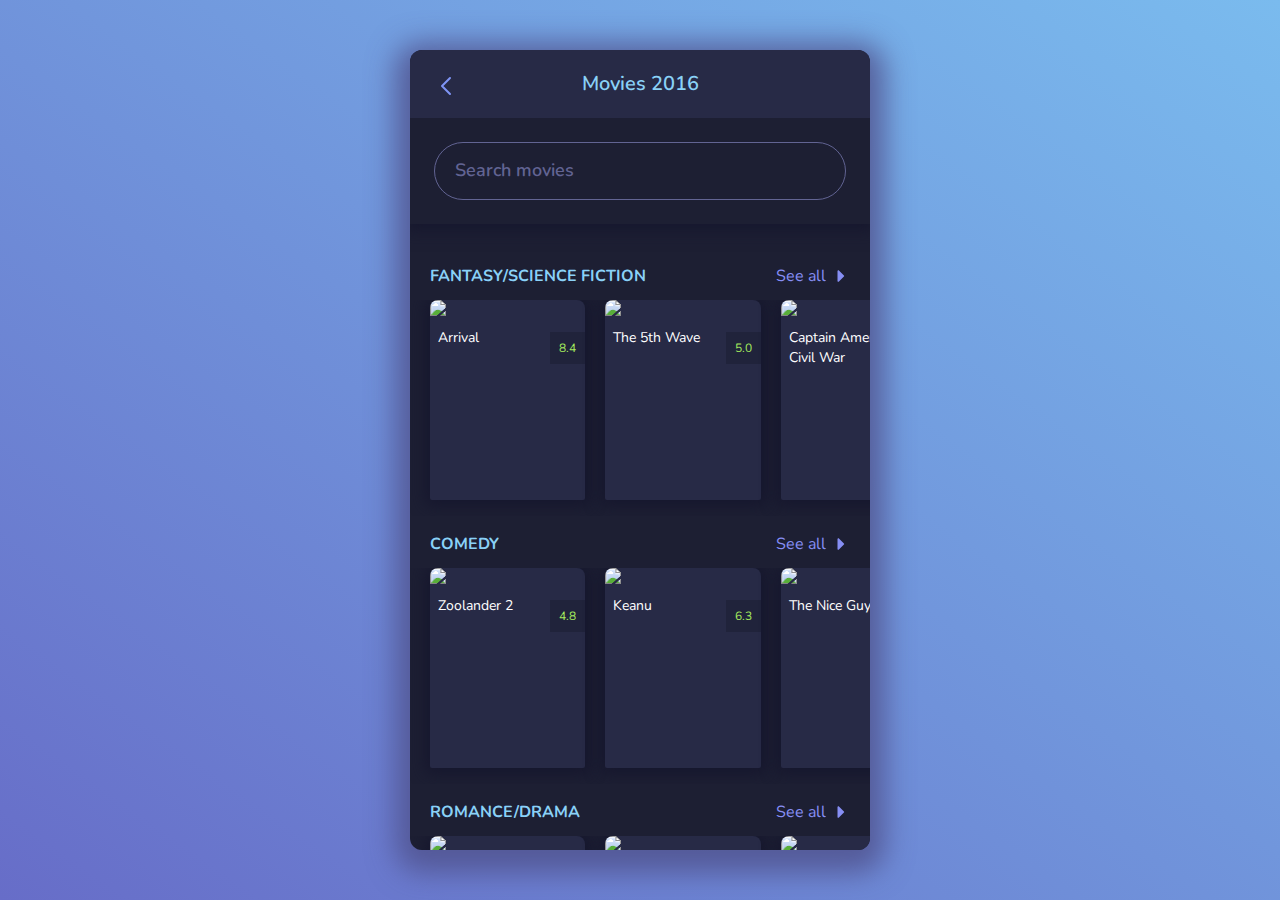
==== commit 788e8685: "Fixes" ====
--- a/index.html
+++ b/index.html
@@ -15,9 +15,9 @@
     <script src="main.js"></script>
 </head>
 <body class="bg-gradient-to-bl from-[#7abbee] to-[#676dc8] flex items-center justify-center h-screen font-nunito">
-	<section class="w-full max-w-[460px] bg-[#1d1f33] overflow-hidden h-full sm:h-[1000px] relative">
-        <!-- <div class="absolute h-[80px] w-full bottom-0 bg-black/80 z-20">asdasdasd</div> -->
-        <div id="moviez" class="flex flex-col items-start justify-start h-full text-white">
+	<section class="w-full max-w-[460px] bg-[#1d1f33] overflow-hidden h-full sm:h-[800px] relative shadow-[0px_8px_28px_15px_rgba(80,82,142,0.84)] sm:rounded-xl">
+        
+        <div class="flex flex-col items-start justify-start h-full text-white">
             <h1 class="py-5 bg-[#272a46] text-[#8ad1f7] text-xl font-[600] w-full relative text-center">
                 <svg xmlns="http://www.w3.org/2000/svg" class="absolute cursor-pointer left-5" width="32" height="32" viewBox="0 0 24 24" stroke-width="1.5" stroke="#7f94f5" fill="none" stroke-linecap="round" stroke-linejoin="round">
                     <path stroke="none" d="M0 0h24v24H0z" fill="none"/>
@@ -52,7 +52,7 @@
                     }
 
                     if (index % 3 === 0) {
-                        moviesHTML += '<ul class="flex items-start justify-start w-full gap-5 px-5 mt-3 mb-8 [&>li]:shadow-[0px_1px_15px_5px_#16172E] overflow-x-scroll">';
+                        moviesHTML += '<ul class="flex items-start justify-start w-full gap-5 px-5 mt-3 mb-4 [&>li]:shadow-[0px_1px_15px_5px_#16172E] overflow-x-scroll">';
                         ulList = true;
                     }
 
--- a/styles.css
+++ b/styles.css
@@ -621,6 +621,14 @@
   margin-bottom: 1rem;
 }
 
+.mt-1 {
+  margin-top: 0.25rem;
+}
+
+.mb-3 {
+  margin-bottom: 0.75rem;
+}
+
 .block {
   display: block;
 }
@@ -1031,6 +1039,11 @@
 
 .bg-black\/80 {
   background-color: rgb(0 0 0 / 0.8);
+}
+
+.bg-red-400 {
+  --tw-bg-opacity: 1;
+  background-color: rgb(248 113 113 / var(--tw-bg-opacity));
 }
 
 .bg-gradient-to-bl {
@@ -1121,6 +1134,11 @@
   padding-bottom: 2.5rem;
 }
 
+.px-0 {
+  padding-left: 0px;
+  padding-right: 0px;
+}
+
 .pb-2 {
   padding-bottom: 0.5rem;
 }
@@ -1257,6 +1275,12 @@
   box-shadow: var(--tw-ring-offset-shadow, 0 0 #0000), var(--tw-ring-shadow, 0 0 #0000), var(--tw-shadow);
 }
 
+.shadow-\[0px_8px_28px_15px_rgba\(80\2c 82\2c 142\2c 0\.84\)\] {
+  --tw-shadow: 0px 8px 28px 15px rgba(80,82,142,0.84);
+  --tw-shadow-colored: 0px 8px 28px 15px var(--tw-shadow-color);
+  box-shadow: var(--tw-ring-offset-shadow, 0 0 #0000), var(--tw-ring-shadow, 0 0 #0000), var(--tw-shadow);
+}
+
 .outline-none {
   outline: 2px solid transparent;
   outline-offset: 2px;
@@ -1321,12 +1345,28 @@
     height: 1000px;
   }
 
+  .sm\:h-\[1300px\] {
+    height: 1300px;
+  }
+
+  .sm\:h-\[800px\] {
+    height: 800px;
+  }
+
   .sm\:max-h-\[800px\] {
     max-height: 800px;
   }
 
   .sm\:max-w-\[460px\] {
     max-width: 460px;
+  }
+
+  .sm\:rounded-md {
+    border-radius: 0.375rem;
+  }
+
+  .sm\:rounded-xl {
+    border-radius: 0.75rem;
   }
 }
 
